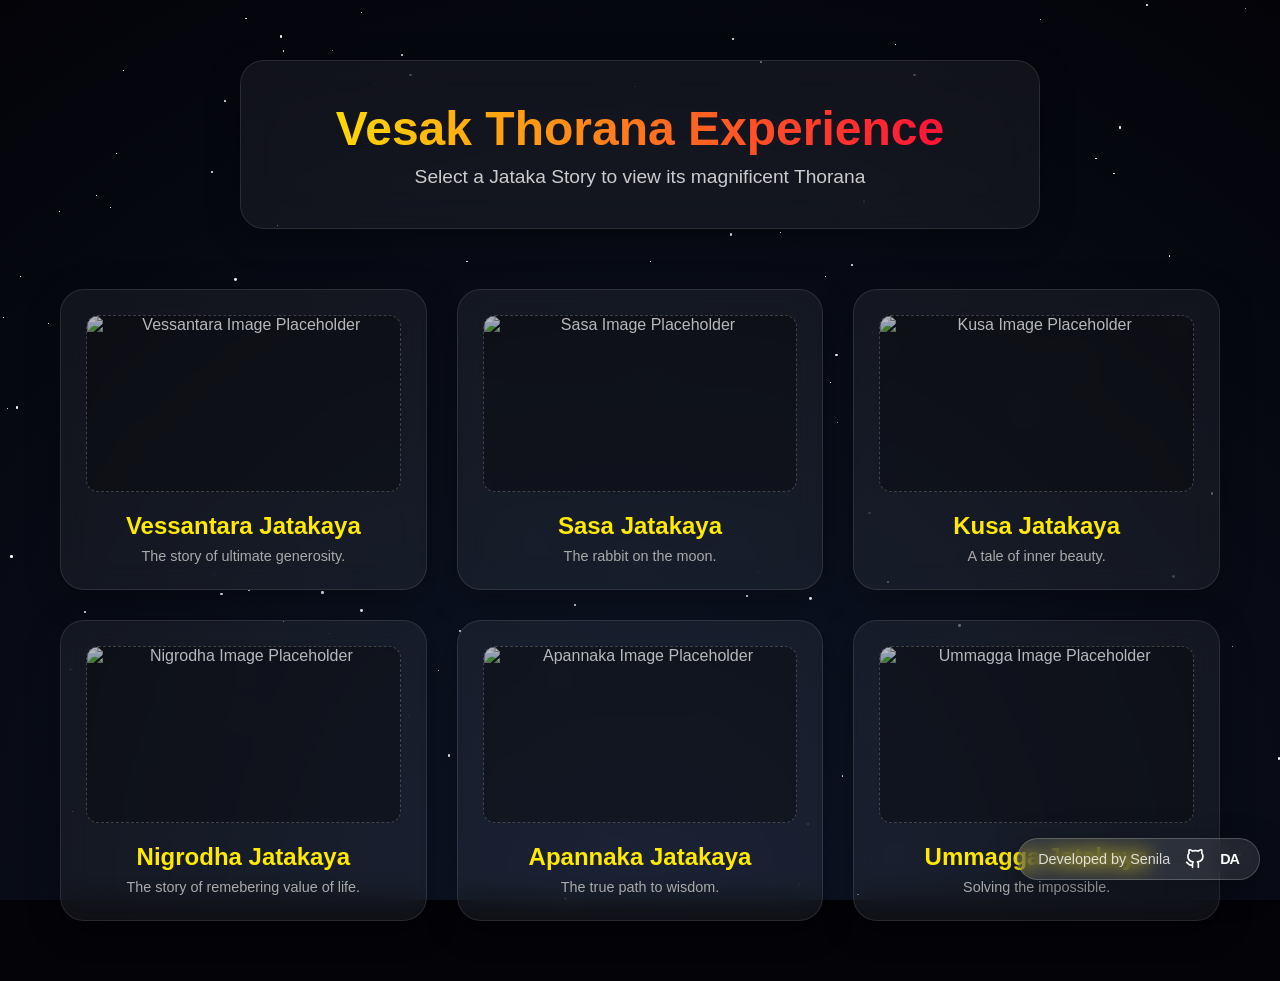
==== index.html @ f611c3cc "Add files via upload" ====
<!DOCTYPE html>
<html lang="en">
<head>
    <meta charset="UTF-8">
    <meta name="viewport" content="width=device-width, initial-scale=1.0">
    <title>Vesak Thorana Gallery</title>
    <link rel="preconnect" href="https://fonts.googleapis.com">
    <link rel="preconnect" href="https://fonts.gstatic.com" crossorigin>
    <link href="https://fonts.googleapis.com/css2?family=Inter:wght@300;400;600&family=Playfair+Display:ital,wght@0,600;1,600&display=swap" rel="stylesheet">
    <link rel="stylesheet" href="style.css">
</head>
<body style="font-family: 'Trebuchet MS', sans-serif;">
    <div id="night-sky"></div>

    <main class="gallery-container">
        <header class="glass-header">
            <h1>Vesak Thorana Experience</h1>
            <p>Select a Jataka Story to view its magnificent Thorana</p>
        </header>

        <div class="glass-grid">
            <a href="story1.html" class="glass-card">
                <div class="card-image-placeholder">
                    <img src="img/wes.webp" alt="Vessantara Image Placeholder" class="placeholder-img">
                </div>
                <h2>Vessantara Jatakaya</h2>
                <p>The story of ultimate generosity.</p>
            </a>
            
            <a href="story2.html" class="glass-card">
                <div class="card-image-placeholder">
                    <img src="img/sasa.webp" alt="Sasa Image Placeholder" class="placeholder-img">
                </div>
                <h2>Sasa Jatakaya</h2>
                <p>The rabbit on the moon.</p>
            </a>
            
            <a href="story3.html" class="glass-card">
                <div class="card-image-placeholder">
                    <img src="img/kusa.webp" alt="Kusa Image Placeholder" class="placeholder-img">
                </div>
                <h2>Kusa Jatakaya</h2>
                <p>A tale of inner beauty.</p>
            </a>
            
            <a href="story4.html" class="glass-card">
                <div class="card-image-placeholder">
                    <img src="img/nig.webp" alt="Nigrodha Image Placeholder" class="placeholder-img">
                </div>
                <h2>Nigrodha Jatakaya</h2>
                <p>The story of remebering value of life.</p>
            </a>
            
            <a href="story5.html" class="glass-card">
                <div class="card-image-placeholder">
                    <img src="img/ap.webp" alt="Apannaka Image Placeholder" class="placeholder-img">
                </div>
                <h2>Apannaka Jatakaya</h2>
                <p>The true path to wisdom.</p>
            </a>
            
            <a href="story6.html" class="glass-card">
                <div class="card-image-placeholder">
                    <img src="img/um.webp" alt="Ummagga Image Placeholder" class="placeholder-img">
                </div>
                <h2>Ummagga Jatakaya</h2>
                <p>Solving the impossible.</p>
            </a>
        </div>
    </main>

    <script src="script.js"></script>
</body>
</html>
---- style.css ----
:root {
    --bg-color: #030308;
    --glass-bg: rgba(255, 255, 255, 0.05);
    --glass-border: rgba(255, 255, 255, 0.1);
    --glass-shadow: 0 8px 32px 0 rgba(0, 0, 0, 0.37);
    --font-main: 'Trebuchet MS', sans-serif;
    --font-heading: 'Trebuchet MS', sans-serif;
    --font-sinhala: 'Abhaya Libre', serif;
    
    /* Neon Colors */
    --led-red: #ff003c;
    --led-yellow: #ffea00;
    --led-blue: #00d0ff;
    --led-green: #00ff2a;
}

* {
    margin: 0;
    padding: 0;
    box-sizing: border-box;
}

body {
    background-color: var(--bg-color);
    color: #fff;
    font-family: 'Trebuchet MS', sans-serif;
    overflow-x: hidden;
    min-height: 100vh;
}

/* Background Stars */
#night-sky {
    position: fixed;
    top: 0;
    left: 0;
    width: 100vw;
    height: 100vh;
    z-index: -1;
    background: radial-gradient(circle at bottom, #0f172a 0%, #030308 100%);
}
.star {
    position: absolute;
    background: #fff;
    border-radius: 50%;
    animation: twinkle linear infinite;
}
@keyframes twinkle {
    0%, 100% { opacity: 0.2; transform: scale(0.8); }
    50% { opacity: 1; transform: scale(1.2); box-shadow: 0 0 8px #fff; }
}

/* ========================================= */
/* GALLERY (INDEX.HTML) - APPLE GLASS UI     */
/* ========================================= */

.gallery-container {
    max-width: 1200px;
    margin: 0 auto;
    padding: 60px 20px;
    display: flex;
    flex-direction: column;
    align-items: center;
}

.glass-header {
    background: var(--glass-bg);
    backdrop-filter: blur(20px);
    -webkit-backdrop-filter: blur(20px);
    border: 1px solid var(--glass-border);
    border-radius: 24px;
    padding: 40px;
    text-align: center;
    margin-bottom: 60px;
    width: 100%;
    max-width: 800px;
    box-shadow: var(--glass-shadow);
}
.glass-header h1 {
    font-family: var(--font-heading);
    font-size: 3rem;
    margin-bottom: 10px;
    background: linear-gradient(90deg, #ffea00, #ff003c);
    -webkit-background-clip: text;
    -webkit-text-fill-color: transparent;
}
.glass-header p {
    font-size: 1.2rem;
    color: #ccc;
    font-weight: 300;
}

.glass-grid {
    display: grid;
    grid-template-columns: repeat(auto-fit, minmax(300px, 1fr));
    gap: 30px;
    width: 100%;
}

.glass-card {
    text-decoration: none;
    color: #fff;
    background: var(--glass-bg);
    backdrop-filter: blur(15px);
    -webkit-backdrop-filter: blur(15px);
    border: 1px solid var(--glass-border);
    border-radius: 24px;
    padding: 25px;
    display: flex;
    flex-direction: column;
    align-items: center;
    text-align: center;
    transition: all 0.4s cubic-bezier(0.175, 0.885, 0.32, 1.275);
    box-shadow: var(--glass-shadow);
}
.glass-card:hover {
    transform: translateY(-10px) scale(1.02);
    background: rgba(255, 255, 255, 0.1);
    border-color: rgba(255, 234, 0, 0.5);
    box-shadow: 0 15px 40px rgba(0,0,0,0.5), 0 0 20px rgba(255, 234, 0, 0.1) inset;
}

.card-image-placeholder {
    width: 100%;
    aspect-ratio: 16/9;
    background: rgba(0, 0, 0, 0.3);
    border-radius: 12px;
    margin-bottom: 20px;
    border: 1px dashed rgba(255,255,255,0.2);
    display: flex;
    justify-content: center;
    align-items: center;
    overflow: hidden;
}
.placeholder-img {
    width: 100%;
    height: 100%;
    object-fit: cover;
    opacity: 0.7;
}

.glass-card h2 {
    font-family: var(--font-heading);
    font-size: 1.5rem;
    margin-bottom: 8px;
    color: #ffea00;
}
.glass-card p {
    font-size: 0.9rem;
    color: #aaa;
}

.base-summary {
    font-size: 1.1rem;
    color: #4a3600;
}

/* Glassmorphism Footer */
.glass-footer {
    position: fixed;
    bottom: 20px;
    right: 20px;
    background: rgba(255, 255, 255, 0.1);
    backdrop-filter: blur(10px);
    -webkit-backdrop-filter: blur(10px);
    border: 1px solid rgba(255, 255, 255, 0.2);
    border-radius: 50px;
    padding: 10px 20px;
    display: flex;
    gap: 15px;
    align-items: center;
    z-index: 100;
    box-shadow: 0 8px 32px 0 rgba(0, 0, 0, 0.37);
}
.glass-footer span {
    color: #fff;
    font-family: var(--font-main);
    font-size: 0.9rem;
    opacity: 0.8;
}
.glass-footer a {
    color: #fff;
    text-decoration: none;
    font-size: 1.2rem;
    transition: transform 0.3s ease, color 0.3s ease;
    display: flex;
    align-items: center;
    justify-content: center;
}
.glass-footer a:hover {
    transform: scale(1.1);
    color: var(--primary-glow);
}

/* ========================================= */
/* THORANA PAGE (STORY PAGES)                */
/* ========================================= */

.thorana-page {
    display: flex;
    flex-direction: column;
    align-items: center;
    padding-top: 20px;
    height: 100vh;
    overflow: hidden;
}

.back-button {
    position: fixed;
    top: 30px;
    left: 30px;
    z-index: 100;
    text-decoration: none;
    color: #fff;
    background: var(--glass-bg);
    backdrop-filter: blur(10px);
    border: 1px solid var(--glass-border);
    padding: 10px 20px;
    border-radius: 20px;
    font-size: 0.9rem;
    transition: all 0.3s ease;
}
.back-button:hover {
    background: rgba(255,255,255,0.15);
}

.thorana-title {
    font-family: var(--font-heading);
    font-size: 2.5rem;
    color: #ffea00;
    margin-bottom: 20px;
    text-shadow: 0 0 15px rgba(255, 234, 0, 0.4);
    z-index: 10;
}

/* Thorana Layout (Circular Interlocking) */
.thorana-wrapper {
    position: relative;
    width: 800px;
    height: 800px;
    transform-origin: top center;
    /* Scale down to prevent overlap with bottom controls */
    transform: scale(0.6);
    margin-top: 20px;
    margin-bottom: -100px; /* Compensate for scaled empty space */
}

.t-circle {
    position: absolute;
    border-radius: 50%;
    display: flex;
    justify-content: center;
    align-items: center;
    box-shadow: 0 0 30px rgba(0,0,0,0.8), 0 0 15px rgba(255, 215, 0, 0.4);
    background: #111;
    cursor: pointer;
    transition: transform 0.3s ease, z-index 0s;
}
.t-circle:hover {
    transform: scale(1.05);
    z-index: 50 !important;
}

/* Outer LED Border Container */
.t-led-ring {
    position: absolute;
    inset: -15px; /* Spacing for bulbs */
    border-radius: 50%;
    border: 12px solid #222; /* Physical frame */
    box-sizing: border-box;
    box-shadow: 0 0 10px rgba(255,215,0,0.2) inset, 0 0 10px rgba(255,215,0,0.2);
}

.t-inner-content {
    position: relative;
    width: 100%;
    height: 100%;
    border-radius: 50%;
    overflow: hidden;
    border: 6px solid #d4af37; /* Gold border */
    background: #000;
}

.t-inner-content img {
    width: 100%;
    height: 100%;
    object-fit: cover;
}
/* If no image, show placeholder text */
.t-inner-content::after {
    content: "Add Image";
    position: absolute;
    inset: 0;
    display: flex;
    justify-content: center;
    align-items: center;
    color: rgba(255,255,255,0.2);
    font-family: var(--font-main);
    font-size: 1.2rem;
    z-index: -1;
}

/* Specific Positions based on the reference picture (Pyramid Layout) */
/* Top Row */
.t-c1 { width: 220px; height: 220px; top: 100px; left: 290px; z-index: 5; } 
/* Middle Row */
.t-c6 { width: 220px; height: 220px; top: 280px; left: 170px; z-index: 4; } 
.t-c2 { width: 220px; height: 220px; top: 280px; left: 410px; z-index: 4; } 
/* Bottom Row */
.t-c5 { width: 220px; height: 220px; top: 460px; left: 50px; z-index: 6; } 
.t-c4 { width: 220px; height: 220px; top: 460px; left: 290px; z-index: 7; } 
.t-c3 { width: 220px; height: 220px; top: 460px; left: 530px; z-index: 6; }

/* Rectangular Base */
.thorana-base {
    position: absolute;
    bottom: -50px;
    left: 50%;
    transform: translateX(-50%);
    width: 750px;
    background: linear-gradient(180deg, #ffd700, #b8860b);
    border: 8px solid #332200;
    border-radius: 12px;
    padding: 20px 40px;
    text-align: center;
    box-shadow: 0 15px 40px rgba(0,0,0,0.9), inset 0 0 20px rgba(255,255,255,0.4), 0 0 20px rgba(255, 215, 0, 0.4);
    z-index: 20;
    color: #221100;
    display: flex;
    flex-direction: column;
    align-items: center;
}

.base-title {
    font-family: var(--font-sinhala);
    font-size: 2.8rem;
    font-weight: bold;
    margin-bottom: 5px;
    text-shadow: 1px 1px 2px rgba(255,255,255,0.8);
}

.base-summary {
    font-family: var(--font-sinhala);
    font-size: 1.3rem;
    font-weight: 600;
    opacity: 0.85;
}

/* Top Crest/Crown */
.t-crest {
    position: absolute;
    top: -20px;
    left: 200px;
    width: 400px;
    height: 150px;
    background: transparent;
    border-radius: 200px 200px 0 0;
    border: 15px solid #222;
    border-bottom: none;
    z-index: 2;
    box-shadow: 0 0 20px rgba(255, 215, 0, 0.3) inset;
}

.crest-ring {
    border: none !important;
    box-shadow: none !important;
    inset: 0 !important;
}

/* Corner Elements */
.corner-left, .corner-right {
    position: fixed;
    top: 0;
    z-index: 30;
    pointer-events: none; /* Let children handle pointer events */
}

.corner-left {
    left: 0;
    width: 250px;
    height: 300px;
}

.corner-right {
    right: 0;
    width: 200px;
    height: 300px;
}

/* Bo Tree Leaves */
.bo-leaf {
    position: absolute;
    background: linear-gradient(45deg, #1b5e20, #4caf50);
    border-radius: 0 50% 50% 50%;
    transform: rotate(45deg);
    box-shadow: 2px 2px 5px rgba(0,0,0,0.5);
    pointer-events: auto;
    transition: transform 0.5s cubic-bezier(0.175, 0.885, 0.32, 1.275);
    transform-origin: top left;
}
.bo-leaf:hover {
    /* Base hover effect, JS handles mousemove proximity */
}

/* Vesak Lanterns */
.lantern {
    position: absolute;
    width: 40px;
    height: 60px;
    background: rgba(255, 255, 255, 0.9);
    border: 2px solid #fff;
    border-radius: 5px;
    box-shadow: 0 0 15px 5px var(--led-yellow);
    pointer-events: auto;
    transform-origin: top center;
    /* JS Physics handles the transform now */
}
.lantern::before {
    content: '';
    position: absolute;
    top: -30px;
    left: 50%;
    width: 2px;
    height: 30px;
    background: #888;
    transform: translateX(-50%);
}
.lantern::after {
    content: '';
    position: absolute;
    bottom: -15px;
    left: 10px;
    width: 20px;
    height: 15px;
    border-left: 2px solid #fff;
    border-right: 2px solid #fff;
    border-bottom: 2px solid transparent;
}

/* LED Bulbs */
.bulb {
    position: absolute;
    width: 8px;
    height: 8px;
    border-radius: 50%;
    background: #333; /* off state */
    top: 50%; left: 50%;
    margin: -4px 0 0 -4px;
}

.bulb.red { background: #fff; box-shadow: 0 0 10px 3px var(--led-red), inset 0 0 3px #fff; }
.bulb.yellow { background: #fff; box-shadow: 0 0 10px 3px var(--led-yellow), inset 0 0 3px #fff; }
.bulb.blue { background: #fff; box-shadow: 0 0 10px 3px var(--led-blue), inset 0 0 3px #fff; }
.bulb.green { background: #fff; box-shadow: 0 0 10px 3px var(--led-green), inset 0 0 3px #fff; }


/* ========================================= */
/* GLASSMODAL                                */
/* ========================================= */
.glass-modal {
    display: none;
    position: fixed;
    z-index: 1000;
    inset: 0;
    background: rgba(0, 0, 0, 0.6);
    backdrop-filter: blur(8px);
    -webkit-backdrop-filter: blur(8px);
    justify-content: center;
    align-items: center;
    opacity: 0;
    transition: opacity 0.4s ease;
}

.glass-modal.show {
    display: flex;
    opacity: 1;
}

.glass-modal-content {
    background: var(--glass-bg);
    backdrop-filter: blur(25px);
    -webkit-backdrop-filter: blur(25px);
    border: 1px solid var(--glass-border);
    border-radius: 30px;
    padding: 50px;
    width: 90%;
    max-width: 700px;
    box-shadow: var(--glass-shadow);
    position: relative;
    transform: translateY(30px) scale(0.95);
    transition: all 0.4s cubic-bezier(0.175, 0.885, 0.32, 1.275);
}

.glass-modal.show .glass-modal-content {
    transform: translateY(0) scale(1);
}

.glass-close {
    position: absolute;
    top: 20px;
    right: 30px;
    font-size: 2rem;
    color: rgba(255,255,255,0.5);
    cursor: pointer;
    transition: color 0.2s;
}
.glass-close:hover {
    color: #fff;
}

#modal-title {
    font-family: var(--font-heading);
    color: #ffea00;
    font-size: 2.5rem;
    margin-bottom: 15px;
    border-bottom: 1px solid var(--glass-border);
    padding-bottom: 15px;
}

#modal-text {
    font-size: 1.1rem;
    line-height: 1.7;
    color: #eaeaea;
    font-weight: 300;
}

/* Controls */
.glass-controls {
    position: fixed;
    bottom: 30px;
    left: 50%;
    transform: translateX(-50%);
    display: flex;
    gap: 15px;
    z-index: 100;
    background: var(--glass-bg);
    backdrop-filter: blur(15px);
    border: 1px solid var(--glass-border);
    padding: 10px 20px;
    border-radius: 30px;
}

.glass-btn {
    background: transparent;
    color: #fff;
    border: none;
    font-family: var(--font-main);
    font-size: 0.9rem;
    padding: 10px 20px;
    border-radius: 20px;
    cursor: pointer;
    transition: all 0.3s;
}
.glass-btn:hover {
    background: rgba(255,255,255,0.1);
}
.glass-btn.active {
    background: rgba(255, 234, 0, 0.2);
    color: #ffea00;
}
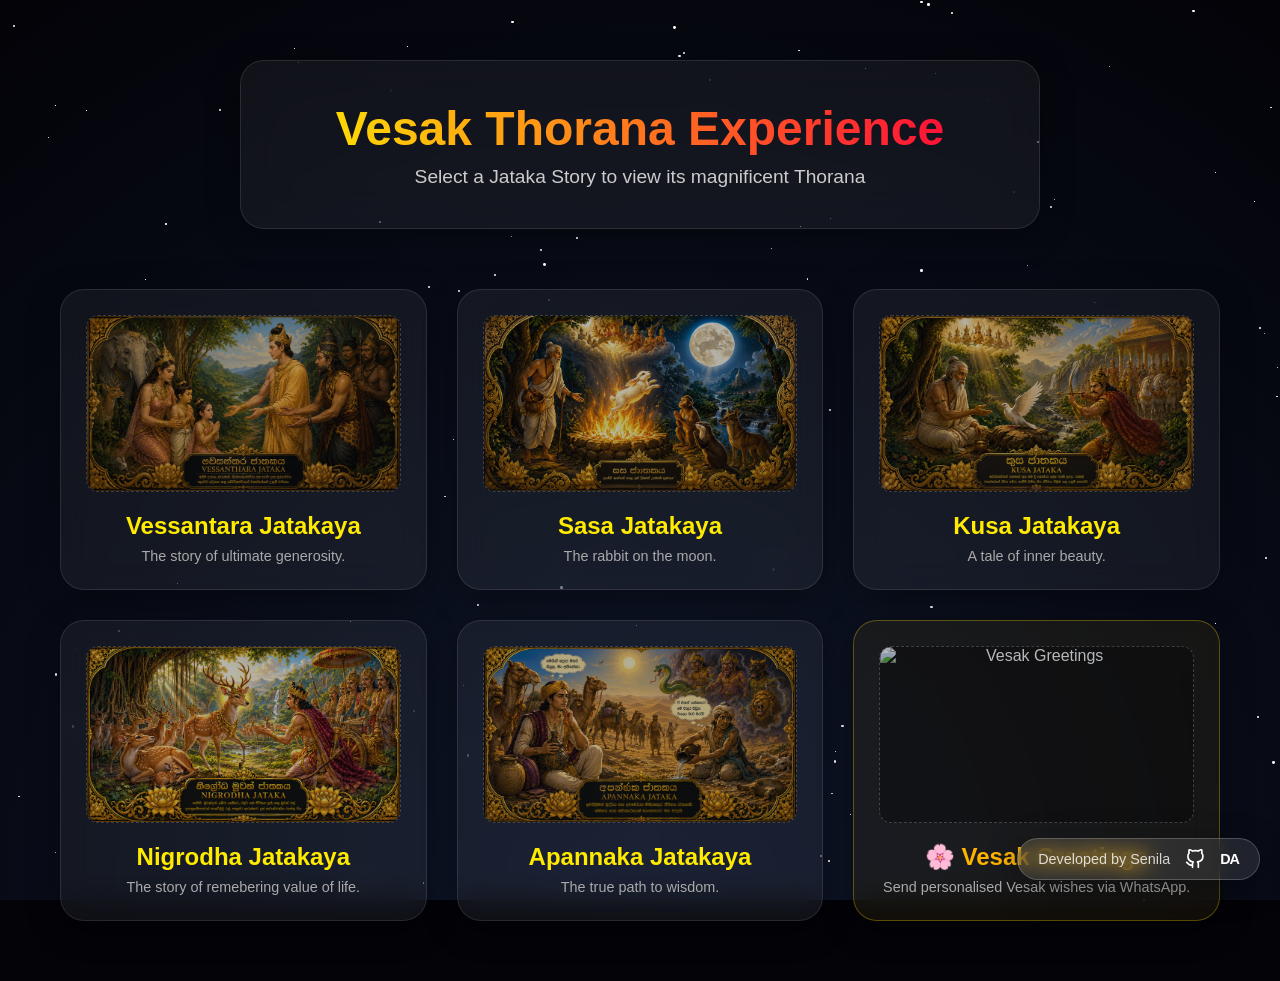
==== commit 3c5a8d60: "Add files via upload" ====
--- a/index.html
+++ b/index.html
@@ -59,12 +59,12 @@
                 <p>The true path to wisdom.</p>
             </a>
             
-            <a href="story6.html" class="glass-card">
+            <a href="story6.html" class="glass-card" style="border-color: rgba(255,215,0,0.3); background: rgba(255,180,0,0.06);">
                 <div class="card-image-placeholder">
-                    <img src="img/um.webp" alt="Ummagga Image Placeholder" class="placeholder-img">
+                    <img src="img/bg.webp" alt="Vesak Greetings" class="placeholder-img">
                 </div>
-                <h2>Ummagga Jatakaya</h2>
-                <p>Solving the impossible.</p>
+                <h2 style="color: #ffb300;">🌸 Vesak Greetings</h2>
+                <p>Send personalised Vesak wishes via WhatsApp.</p>
             </a>
         </div>
     </main>
--- a/style.css
+++ b/style.css
@@ -199,9 +199,11 @@
     display: flex;
     flex-direction: column;
     align-items: center;
-    padding-top: 20px;
+    padding: 8px 10px 80px 10px; /* bottom padding = height of controls bar */
     height: 100vh;
     overflow: hidden;
+    gap: 0;
+    box-sizing: border-box;
 }
 
 .back-button {
@@ -225,27 +227,38 @@
 
 .thorana-title {
     font-family: var(--font-heading);
-    font-size: 2.5rem;
+    font-size: clamp(1.2rem, 3vw, 2.5rem);
     color: #ffea00;
-    margin-bottom: 20px;
     text-shadow: 0 0 15px rgba(255, 234, 0, 0.4);
     z-index: 10;
-}
-
-/* Thorana Layout (Circular Interlocking) */
+    text-align: center;
+    padding: 10px 0 0 0;
+    flex-shrink: 0;
+}
+
+/* Thorana Layout — fully responsive */
+:root {
+    --circle-size: min(26vw, 180px);
+    --gap: calc(var(--circle-size) * 0.15);
+}
+
 .thorana-wrapper {
     position: relative;
-    width: 800px;
-    height: 800px;
-    transform-origin: top center;
-    /* Scale down to prevent overlap with bottom controls */
-    transform: scale(0.6);
-    margin-top: 20px;
-    margin-bottom: -100px; /* Compensate for scaled empty space */
+    flex: 1;
+    width: 100%;
+    display: flex;
+    flex-direction: column;
+    align-items: center;
+    justify-content: center;
+    gap: 0;
+    padding: 0 10px;
+    overflow: visible;
 }
 
 .t-circle {
-    position: absolute;
+    position: relative;
+    width: var(--circle-size);
+    height: var(--circle-size);
     border-radius: 50%;
     display: flex;
     justify-content: center;
@@ -253,19 +266,83 @@
     box-shadow: 0 0 30px rgba(0,0,0,0.8), 0 0 15px rgba(255, 215, 0, 0.4);
     background: #111;
     cursor: pointer;
-    transition: transform 0.3s ease, z-index 0s;
+    transition: transform 0.3s ease;
+    flex-shrink: 0;
 }
 .t-circle:hover {
-    transform: scale(1.05);
-    z-index: 50 !important;
-}
-
-/* Outer LED Border Container */
+    transform: scale(1.08);
+    z-index: 50;
+}
+
+/* Thorana rows as flexbox */
+.thorana-buddha-row {
+    display: flex;
+    justify-content: center;
+    align-items: flex-end;
+    gap: var(--gap);
+    margin-bottom: calc(var(--gap) * -0.5);
+    position: relative;
+    z-index: 5;
+}
+
+.thorana-row {
+    display: flex;
+    justify-content: center;
+    align-items: center;
+    gap: var(--gap);
+    position: relative;
+    z-index: 4;
+    margin-top: calc(var(--gap) * -0.4);
+}
+
+/* Rectangular Base */
+.thorana-base {
+    width: min(95%, 700px);
+    background: linear-gradient(135deg, #ffd700, #b8860b, #ffd700);
+    border: 6px solid #332200;
+    border-radius: 12px;
+    padding: 10px 24px;
+    text-align: center;
+    box-shadow: 0 10px 30px rgba(0,0,0,0.8), inset 0 0 15px rgba(255,255,255,0.4);
+    z-index: 10;
+    color: #221100;
+    display: flex;
+    flex-direction: column;
+    align-items: center;
+    position: relative;
+    flex-shrink: 0;
+    margin-top: calc(var(--gap) * -0.2);
+}
+
+.base-ring {
+    border: none !important;
+    box-shadow: none !important;
+    inset: -4px !important;
+    border-radius: 12px !important;
+    z-index: 10;
+}
+
+.base-title {
+    font-family: var(--font-sinhala);
+    font-size: clamp(1.4rem, 3vw, 2.8rem);
+    font-weight: bold;
+    margin-bottom: 2px;
+    text-shadow: 1px 1px 2px rgba(255,255,255,0.8);
+}
+
+.base-summary {
+    font-family: var(--font-sinhala);
+    font-size: clamp(0.8rem, 1.8vw, 1.3rem);
+    font-weight: 600;
+    opacity: 0.85;
+}
+
+/* Outer LED Border Container — on circles */
 .t-led-ring {
     position: absolute;
-    inset: -15px; /* Spacing for bulbs */
+    inset: -15px;
     border-radius: 50%;
-    border: 12px solid #222; /* Physical frame */
+    border: 12px solid #222;
     box-sizing: border-box;
     box-shadow: 0 0 10px rgba(255,215,0,0.2) inset, 0 0 10px rgba(255,215,0,0.2);
 }
@@ -276,7 +353,7 @@
     height: 100%;
     border-radius: 50%;
     overflow: hidden;
-    border: 6px solid #d4af37; /* Gold border */
+    border: 6px solid #d4af37;
     background: #000;
 }
 
@@ -285,7 +362,6 @@
     height: 100%;
     object-fit: cover;
 }
-/* If no image, show placeholder text */
 .t-inner-content::after {
     content: "Add Image";
     position: absolute;
@@ -299,65 +375,45 @@
     z-index: -1;
 }
 
-/* Specific Positions based on the reference picture (Pyramid Layout) */
-/* Top Row */
-.t-c1 { width: 220px; height: 220px; top: 100px; left: 290px; z-index: 5; } 
-/* Middle Row */
-.t-c6 { width: 220px; height: 220px; top: 280px; left: 170px; z-index: 4; } 
-.t-c2 { width: 220px; height: 220px; top: 280px; left: 410px; z-index: 4; } 
-/* Bottom Row */
-.t-c5 { width: 220px; height: 220px; top: 460px; left: 50px; z-index: 6; } 
-.t-c4 { width: 220px; height: 220px; top: 460px; left: 290px; z-index: 7; } 
-.t-c3 { width: 220px; height: 220px; top: 460px; left: 530px; z-index: 6; }
-
-/* Rectangular Base */
-.thorana-base {
-    position: absolute;
-    bottom: -50px;
+/* Top Crest/Crown */
+.t-crest {
+    position: absolute;
+    top: -72%;
     left: 50%;
     transform: translateX(-50%);
-    width: 750px;
-    background: linear-gradient(180deg, #ffd700, #b8860b);
-    border: 8px solid #332200;
-    border-radius: 12px;
-    padding: 20px 40px;
-    text-align: center;
-    box-shadow: 0 15px 40px rgba(0,0,0,0.9), inset 0 0 20px rgba(255,255,255,0.4), 0 0 20px rgba(255, 215, 0, 0.4);
-    z-index: 20;
-    color: #221100;
-    display: flex;
-    flex-direction: column;
-    align-items: center;
-}
-
-.base-title {
-    font-family: var(--font-sinhala);
-    font-size: 2.8rem;
-    font-weight: bold;
-    margin-bottom: 5px;
-    text-shadow: 1px 1px 2px rgba(255,255,255,0.8);
-}
-
-.base-summary {
-    font-family: var(--font-sinhala);
-    font-size: 1.3rem;
-    font-weight: 600;
-    opacity: 0.85;
-}
-
-/* Top Crest/Crown */
-.t-crest {
-    position: absolute;
-    top: -20px;
-    left: 200px;
-    width: 400px;
-    height: 150px;
+    width: 72%;
+    height: 50%;
     background: transparent;
-    border-radius: 200px 200px 0 0;
-    border: 15px solid #222;
+    border-radius: 100% 100% 0 0;
+    border: 12px solid #222;
     border-bottom: none;
     z-index: 2;
     box-shadow: 0 0 20px rgba(255, 215, 0, 0.3) inset;
+    pointer-events: none;
+}
+
+.t-buddha {
+    position: absolute;
+    top: -100%;
+    left: 50%;
+    transform: translateX(-50%);
+    width: 90%;
+    height: 90%;
+    z-index: 10;
+    display: flex;
+    justify-content: center;
+    align-items: center;
+    border-radius: 50%;
+    box-shadow: 0 0 50px rgba(255, 215, 0, 0.8), inset 0 0 20px rgba(255, 255, 255, 0.5);
+    background: rgba(0, 0, 0, 0.6);
+    pointer-events: none;
+}
+
+.t-buddha img {
+    width: 100%;
+    height: 100%;
+    object-fit: contain;
+    filter: drop-shadow(0 0 10px rgba(255,255,255,0.8));
 }
 
 .crest-ring {
@@ -447,10 +503,13 @@
     margin: -4px 0 0 -4px;
 }
 
-.bulb.red { background: #fff; box-shadow: 0 0 10px 3px var(--led-red), inset 0 0 3px #fff; }
-.bulb.yellow { background: #fff; box-shadow: 0 0 10px 3px var(--led-yellow), inset 0 0 3px #fff; }
-.bulb.blue { background: #fff; box-shadow: 0 0 10px 3px var(--led-blue), inset 0 0 3px #fff; }
-.bulb.green { background: #fff; box-shadow: 0 0 10px 3px var(--led-green), inset 0 0 3px #fff; }
+.bulb.red { background: #fff; box-shadow: 0 0 15px 5px var(--led-red); }
+.bulb.yellow { background: var(--led-yellow); box-shadow: 0 0 15px 5px var(--led-yellow); }
+.bulb.blue { background: var(--led-blue); box-shadow: 0 0 15px 5px var(--led-blue); }
+.bulb.green { background: var(--led-green); box-shadow: 0 0 15px 5px var(--led-green); }
+.bulb.white { background: #fff; box-shadow: 0 0 15px 5px #fff; }
+.bulb.orange { background: #ff9800; box-shadow: 0 0 15px 5px #ff9800; }
+.bulb.pink { background: #ff4081; box-shadow: 0 0 15px 5px #ff4081; }
 
 
 /* ========================================= */
@@ -557,3 +616,55 @@
     background: rgba(255, 234, 0, 0.2);
     color: #ffea00;
 }
+
+/* ========================================= */
+/* MOBILE RESPONSIVE                         */
+/* ========================================= */
+@media (max-width: 600px) {
+    /* Scale down corner leaves */
+    .corner-left {
+        width: 100px;
+        height: 150px;
+        transform: scale(0.65);
+        transform-origin: top left;
+    }
+    .corner-right {
+        width: 100px;
+        height: 150px;
+        transform: scale(0.65);
+        transform-origin: top right;
+    }
+
+    /* Smaller lanterns */
+    .lantern {
+        width: 24px !important;
+        height: 38px !important;
+    }
+
+    /* Glass controls — shrink font and padding */
+    .glass-controls {
+        padding: 6px 10px;
+        gap: 6px;
+        bottom: 14px;
+    }
+    .glass-btn {
+        font-size: 0.75rem;
+        padding: 7px 12px;
+    }
+
+    /* Glass footer — move to top right so it doesn't clash with bottom controls */
+    .glass-footer {
+        top: 10px;
+        bottom: auto;
+        right: 8px;
+        padding: 6px 10px;
+        gap: 8px;
+        border-radius: 30px;
+    }
+    .glass-footer span {
+        display: none; /* Hide "Developed by Senila" text on small screens */
+    }
+    .glass-footer a {
+        font-size: 1rem;
+    }
+}
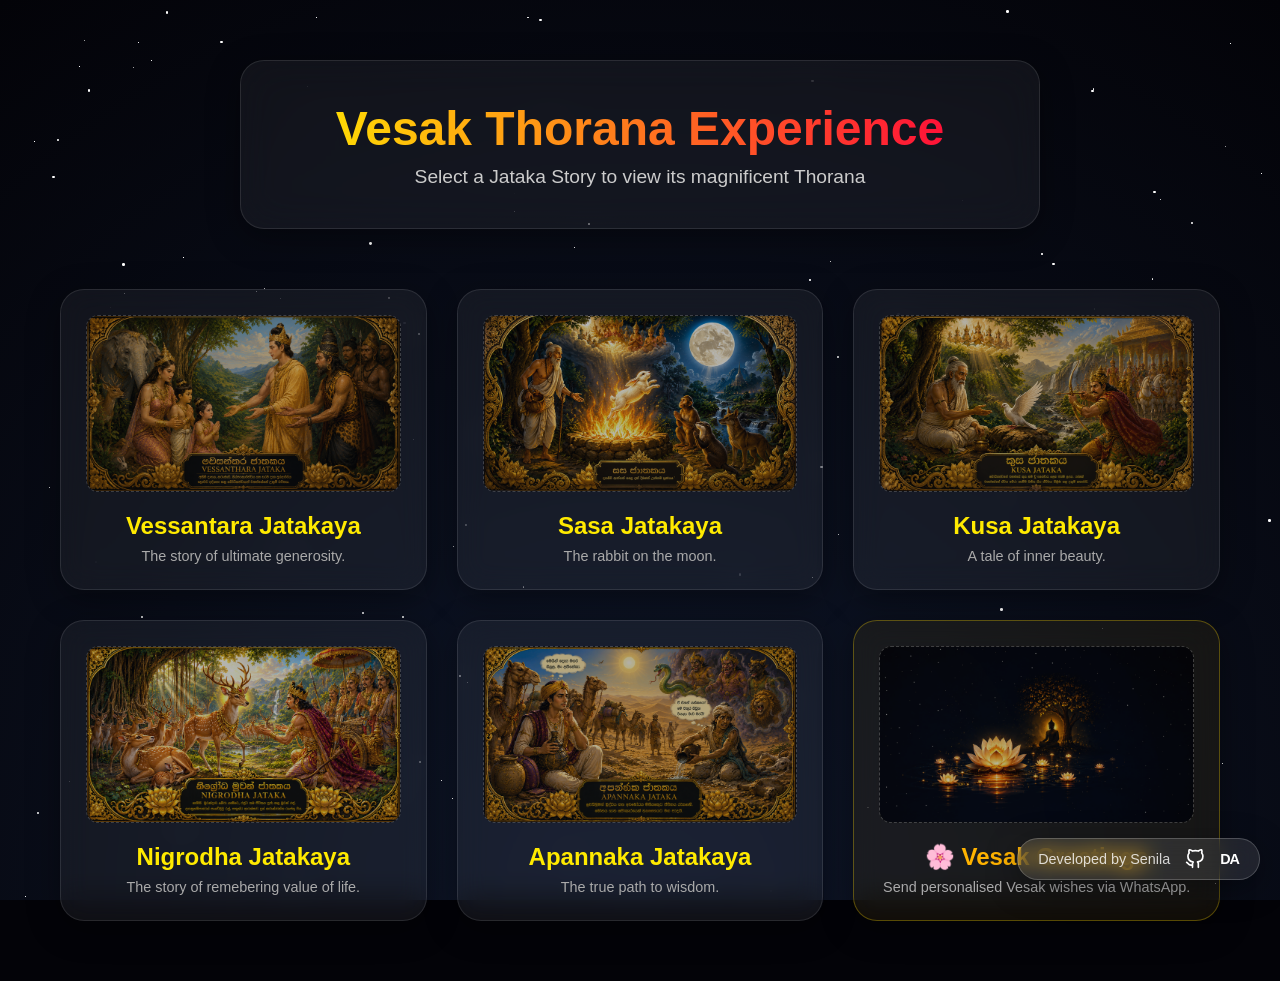
==== commit c462085c: "Add files via upload" ====
--- a/index.html
+++ b/index.html
@@ -59,7 +59,7 @@
                 <p>The true path to wisdom.</p>
             </a>
             
-            <a href="story6.html" class="glass-card" style="border-color: rgba(255,215,0,0.3); background: rgba(255,180,0,0.06);">
+            <a href="greetings.html" class="glass-card" style="border-color: rgba(255,215,0,0.3); background: rgba(255,180,0,0.06);">
                 <div class="card-image-placeholder">
                     <img src="img/bg.webp" alt="Vesak Greetings" class="placeholder-img">
                 </div>
